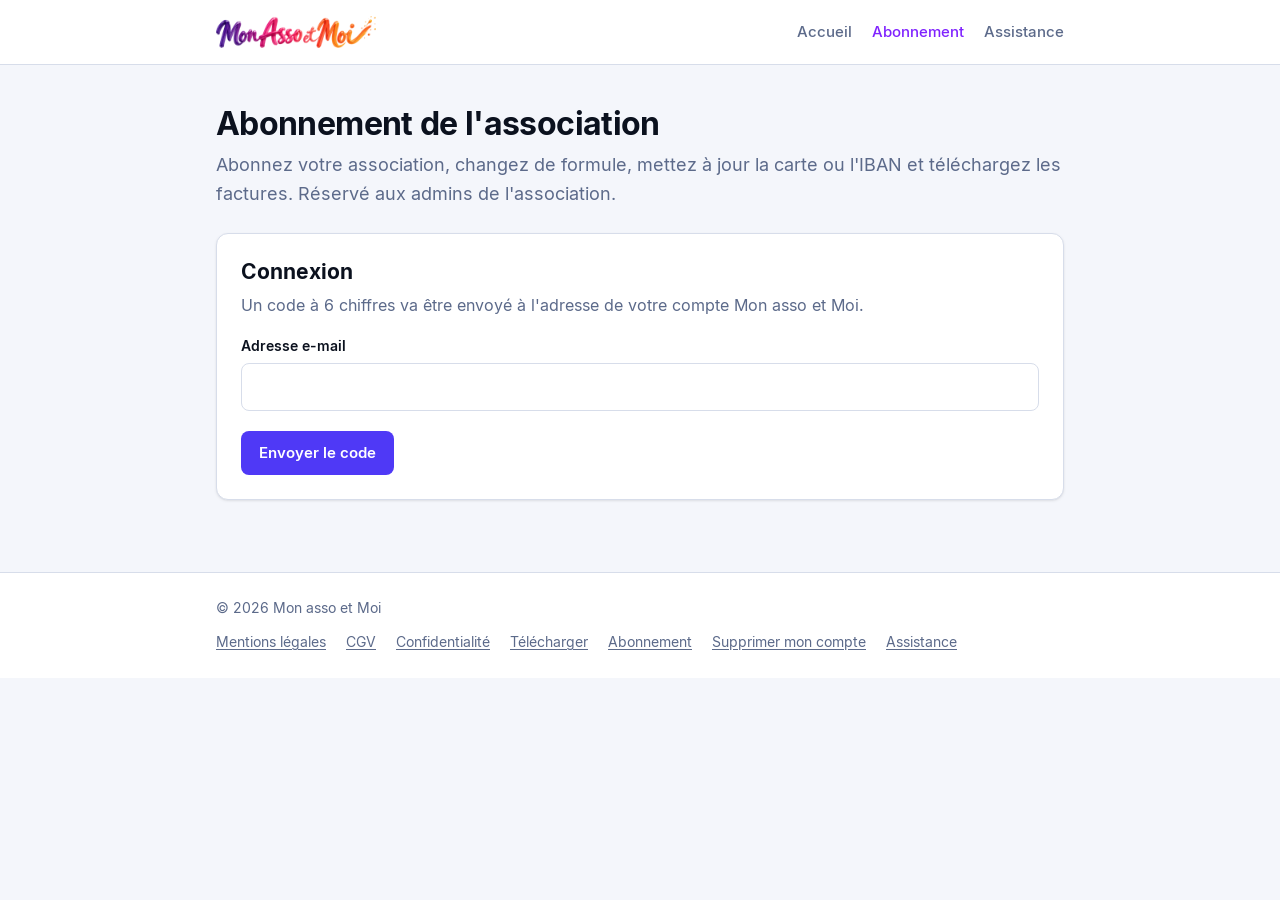
==== abonnement.html @ 7c3ddc49 "Mise à jour du site (2026-11-12)" ====
<!doctype html>
<html lang="fr">
<head>
  <meta charset="utf-8">
  <meta name="viewport" content="width=device-width, initial-scale=1">
  <meta http-equiv="Content-Security-Policy" content="default-src 'self'; connect-src https://ttnndxznffefgezvqdgl.supabase.co; base-uri 'none'; form-action 'none'">
  <meta name="referrer" content="no-referrer">
  <title>Abonnement – Mon asso et Moi</title>
  <meta name="description" content="Abonner votre association à Mon asso et Moi, gérer le paiement et télécharger les factures.">
  <link rel="icon" href="assets/img/favicon.png">
  <link rel="apple-touch-icon" href="assets/img/apple-touch-icon.png">
  <link rel="stylesheet" href="assets/style.css">
</head>
<body>
  <header class="site-header">
    <div class="container">
      <a class="logo" href="https://mon-asso-et-moi.fr/"><picture><source srcset="assets/img/logo-texte-sombre.png" media="(prefers-color-scheme: dark)"><img src="assets/img/logo-texte.png" alt="Mon asso et Moi" width="400" height="80"></picture></a>
      <nav class="site-nav" aria-label="Menu">
        <a href="https://mon-asso-et-moi.fr/">Accueil</a>
        <a href="abonnement.html" aria-current="page">Abonnement</a>
        <a href="assistance.html">Assistance</a>
      </nav>
    </div>
  </header>

  <main>
    <div class="container">
      <h1>Abonnement de l'association</h1>
      <p class="lead">Abonnez votre association, changez de formule, mettez à jour la carte ou l'IBAN et téléchargez les factures. Réservé aux admins de l'association.</p>

      <!-- Retour de la page de paiement de Stripe -->
      <div class="callout callout-success" id="back-ok" role="status" hidden>
        <p><strong>Merci, votre abonnement est enregistré.</strong></p>
        <p>Si vous avez commencé depuis l'app, vous pouvez y retourner : l'abonnement s'y met à jour tout seul.</p>
      </div>
      <div class="callout callout-info" id="back-cancel" role="status" hidden>
        <p>Le paiement a été annulé : rien n'a été prélevé.</p>
      </div>

      <noscript>
        <div class="callout callout-warning"><p>Cette page a besoin de JavaScript. Vous pouvez aussi gérer l'abonnement dans l'app Mon asso et Moi sur Windows ou Mac (Paramètres, onglet « Abonnement »).</p></div>
      </noscript>

      <!-- Étape 1 : adresse e-mail -->
      <form class="card" id="step-email" novalidate>
        <h2>Connexion</h2>
        <p class="muted">Un code à 6 chiffres va être envoyé à l'adresse de votre compte Mon asso et Moi.</p>
        <label for="email">Adresse e-mail</label>
        <input id="email" type="email" autocomplete="email" inputmode="email" required>
        <p class="error" id="email-error" role="alert" hidden></p>
        <button class="btn" type="submit" id="email-submit">Envoyer le code</button>
      </form>

      <!-- Étape 2 : code reçu -->
      <form class="card" id="step-code" novalidate hidden>
        <h2>Le code reçu</h2>
        <p class="muted">Si un compte utilise l'adresse <strong id="code-email"></strong>, un code à 6 chiffres vient de lui être envoyé. Pensez à regarder dans les spams.</p>
        <label for="code">Code à 6 chiffres</label>
        <input id="code" class="code" type="text" inputmode="numeric" autocomplete="one-time-code" maxlength="6" pattern="[0-9]{6}" required>
        <p class="error" id="code-error" role="alert" hidden></p>
        <div class="actions">
          <button class="btn" type="submit" id="code-submit">Se connecter</button>
          <button class="btn btn-ghost" type="button" id="code-back">Changer d'adresse</button>
        </div>
      </form>

      <!-- Chargement -->
      <p class="muted" id="step-loading" role="status" hidden>Chargement…</p>

      <!-- Pas d'association à gérer -->
      <div class="card" id="step-none" hidden>
        <h2>Aucune association à gérer</h2>
        <p class="muted">Seuls les admins d'une association peuvent gérer son abonnement. Demandez à l'admin de votre association, ou créez la vôtre dans l'app.</p>
        <button class="btn btn-ghost" type="button" data-logout>Se déconnecter</button>
      </div>

      <!-- Étape 3 : abonnement de l'association -->
      <div id="step-subscription" hidden>
        <div class="account-bar">
          <span class="muted">Connecté : <strong id="account-email"></strong></span>
          <button class="btn btn-ghost" type="button" data-logout>Se déconnecter</button>
        </div>

        <div id="structure-picker" hidden>
          <label for="structure">Association</label>
          <select id="structure"></select>
        </div>

        <p class="error" id="subscription-error" role="alert" hidden></p>

        <section class="card" id="status-card" aria-live="polite">
          <div class="card-title">
            <h2 id="status-title">Abonnement</h2>
            <span class="state" id="status-badge"></span>
          </div>
          <div class="callout callout-success" id="status-offert" hidden>
            <p>L'association est offerte : aucun abonnement à régler.</p>
          </div>
          <div class="callout callout-warning" id="status-unpaid" hidden>
            <p>Le dernier paiement a échoué. Mettez à jour la carte ou l'IBAN avec « Gérer l'abonnement ».</p>
          </div>
          <div class="callout callout-danger" id="status-readonly" hidden>
            <p>L'association est en lecture seule tant que son abonnement n'est pas réglé : les données restent consultables et exportables.</p>
          </div>
          <dl class="kv" id="status-rows"></dl>

          <!-- Sans abonnement : choix de la formule -->
          <div id="subscribe" hidden>
            <h3>Choisir une formule</h3>
            <div class="choices" role="radiogroup" aria-label="Formule">
              <label class="choice">
                <input type="radio" name="plan" value="mensuel" checked>
                <span><strong>Mensuelle</strong><span class="choice-price" id="price-mensuel"></span></span>
              </label>
              <label class="choice">
                <input type="radio" name="plan" value="annuel">
                <span><strong>Annuelle</strong><span class="choice-price" id="price-annuel"></span></span>
              </label>
            </div>
            <p class="muted small" id="price-detail"></p>
            <div class="callout callout-info" id="trial-kept" hidden><p></p></div>
            <p class="small">Paiement par carte bancaire ou prélèvement SEPA, sur la page sécurisée de Stripe. En vous abonnant, vous acceptez les <a href="cgv.html">conditions générales de vente</a>. TVA non applicable, art. 293 B du CGI.</p>
            <div class="actions">
              <button class="btn btn-gradient" type="button" id="subscribe-submit">S'abonner</button>
              <button class="btn btn-ghost" type="button" data-refresh>Actualiser</button>
            </div>
          </div>

          <!-- Abonné : portail Stripe et changement de formule -->
          <div id="manage" hidden>
            <p class="small">Carte ou IBAN, coordonnées de facturation, factures et résiliation, sur la page sécurisée de Stripe.</p>
            <div class="actions">
              <button class="btn" type="button" id="portal-submit">Gérer l'abonnement</button>
              <button class="btn btn-secondary" type="button" id="switch-submit" hidden></button>
              <button class="btn btn-secondary" type="button" id="switch-cancel" hidden>Garder la formule actuelle</button>
              <button class="btn btn-ghost" type="button" data-refresh>Actualiser</button>
            </div>
          </div>
          <p class="success" id="status-message" role="status" hidden></p>
        </section>

        <section class="card" id="invoices-card" hidden>
          <h2>Factures</h2>
          <p class="muted" id="invoices-empty" hidden>Aucune facture pour l'instant.</p>
          <ul class="invoices" id="invoices"></ul>
        </section>
      </div>
    </div>
  </main>

  <footer class="site-footer">
    <div class="container">
      <span>© 2026 Mon asso et Moi</span>
      <nav aria-label="Liens utiles">
        <a href="mentions-legales.html">Mentions légales</a>
        <a href="cgv.html">CGV</a>
        <a href="confidentialite.html">Confidentialité</a>
        <a href="telecharger.html">Télécharger</a>
        <a href="abonnement.html" aria-current="page">Abonnement</a>
        <a href="suppression-compte.html">Supprimer mon compte</a>
        <a href="assistance.html">Assistance</a>
      </nav>
    </div>
  </footer>

  <script src="assets/js/supabase.js"></script>
  <script src="assets/js/config.js"></script>
  <script src="assets/js/abonnement.js"></script>
</body>
</html>
---- assets/style.css ----
/* Pages de Mon asso et Moi (app.mon-asso-et-moi.fr).
   Couleurs reprises de Réf/CHARTE_GRAPHIQUE.md (clair et sombre). */

@font-face { font-family: Inter; font-weight: 400; font-display: swap; src: url(fonts/Inter-Regular.ttf) format("truetype"); }
@font-face { font-family: Inter; font-weight: 500; font-display: swap; src: url(fonts/Inter-Medium.ttf) format("truetype"); }
@font-face { font-family: Inter; font-weight: 600; font-display: swap; src: url(fonts/Inter-SemiBold.ttf) format("truetype"); }
@font-face { font-family: Inter; font-weight: 700; font-display: swap; src: url(fonts/Inter-Bold.ttf) format("truetype"); }

:root {
  --background: #F4F6FB;
  --card: #FFFFFF;
  --foreground: #0B111E;
  --muted: #E8EBF3;
  --muted-foreground: #5C6A8A;
  --border: #D7DDEA;
  --primary: #4F39F6;
  --primary-foreground: #FFFFFF;
  --primary-soft: #EEF2FF;
  --primary-soft-foreground: #432DD7;
  --brand: #7F22FE;
  --destructive: #E7000B;
  --destructive-button: #E7000B;
  --destructive-soft: #FEF2F2;
  --success: #009966;
  --success-soft: #ECFDF5;
  --warning: #B45309;
  --warning-soft: #FFFBEB;
  --gradient: linear-gradient(90deg, #8200DB, #FF2056);
  --shadow: 0 1px 3px rgb(0 0 0 / 8%), 0 1px 2px -1px rgb(0 0 0 / 8%);
  --radius: 12px;
  color-scheme: light;
}

@media (prefers-color-scheme: dark) {
  :root {
    --background: #090E1A;
    --card: #0E1525;
    --foreground: #F1F4F9;
    --muted: #131D34;
    --muted-foreground: #8591AD;
    --border: #16213C;
    --primary: #5B62F1;
    --primary-soft: #191C4D;
    --primary-soft-foreground: #A1A5F7;
    --brand: #8E51FF;
    --destructive: #F87171;
    --destructive-button: #D92626;
    --destructive-soft: rgb(217 38 38 / 15%);
    --success: #00D492;
    --success-soft: rgb(0 212 146 / 15%);
    --warning: #FFB900;
    --warning-soft: rgb(255 185 0 / 15%);
    --shadow: 0 1px 3px rgb(0 0 0 / 40%);
    color-scheme: dark;
  }
}

* { box-sizing: border-box; }

html { -webkit-text-size-adjust: 100%; }

body {
  margin: 0;
  font-family: Inter, system-ui, -apple-system, "Segoe UI", Roboto, sans-serif;
  font-size: 16px;
  line-height: 1.6;
  color: var(--foreground);
  background: var(--background);
}

a { color: var(--primary); text-underline-offset: 2px; }
a:hover { color: var(--brand); }

img { max-width: 100%; height: auto; }

.container { width: 100%; max-width: 880px; margin: 0 auto; padding: 0 16px; }

/* En-tête */
.site-header { background: var(--card); border-bottom: 1px solid var(--border); }
.site-header .container { display: flex; align-items: center; justify-content: space-between; gap: 16px; min-height: 64px; flex-wrap: wrap; }
.site-header .logo img { display: block; height: 32px; width: auto; }
.site-nav { display: flex; gap: 4px 20px; flex-wrap: wrap; }
.site-nav a { color: var(--muted-foreground); text-decoration: none; font-weight: 500; font-size: 15px; padding: 4px 0; }
.site-nav a:hover, .site-nav a[aria-current="page"] { color: var(--brand); }

/* Contenu */
main { padding: 40px 0 56px; }
h1 { font-size: 32px; line-height: 1.2; margin: 0 0 8px; letter-spacing: -0.02em; }
h2 { font-size: 21px; line-height: 1.3; margin: 36px 0 8px; }
h3 { font-size: 17px; margin: 24px 0 4px; }
p, ul, ol { margin: 0 0 12px; }
li { margin-bottom: 4px; }
.lead { font-size: 18px; color: var(--muted-foreground); margin-bottom: 24px; }
.updated { color: var(--muted-foreground); font-size: 14px; margin-bottom: 24px; }
.muted { color: var(--muted-foreground); }

.card {
  background: var(--card);
  border: 1px solid var(--border);
  border-radius: var(--radius);
  box-shadow: var(--shadow);
  padding: 24px;
  margin: 16px 0;
}
.card h2:first-child, .card h3:first-child { margin-top: 0; }

.grid { display: grid; grid-template-columns: repeat(auto-fit, minmax(240px, 1fr)); gap: 16px; margin: 24px 0; }
.grid .card { margin: 0; }

.callout { border-radius: var(--radius); padding: 14px 16px; margin: 16px 0; border: 1px solid transparent; }
.callout-info { background: var(--primary-soft); color: var(--primary-soft-foreground); }
.callout-danger { background: var(--destructive-soft); color: var(--destructive); border-color: color-mix(in srgb, var(--destructive) 30%, transparent); }
.callout-success { background: var(--success-soft); color: var(--success); }
.callout-warning { background: var(--warning-soft); color: var(--warning); }
.callout p:last-child, .callout ul:last-child { margin-bottom: 0; }

/* Accueil */
.hero { text-align: center; padding: 16px 0 8px; }
.hero img { width: 260px; }
.hero h1 { font-size: 36px; margin-top: 16px; }
.hero .lead { max-width: 620px; margin: 8px auto 24px; }

/* Formulaires */
label { display: block; font-weight: 600; font-size: 14px; margin: 16px 0 6px; }
input, select {
  width: 100%;
  font: inherit;
  color: var(--foreground);
  background: var(--card);
  border: 1px solid var(--border);
  border-radius: 8px;
  padding: 10px 12px;
}
input:focus, select:focus { outline: 2px solid var(--primary); outline-offset: 1px; border-color: var(--primary); }
input.code { letter-spacing: 0.4em; font-size: 22px; text-align: center; max-width: 240px; }
.check { display: flex; align-items: flex-start; gap: 10px; font-weight: 500; font-size: 15px; }
.check input { width: auto; margin-top: 4px; }

.btn {
  display: inline-flex; align-items: center; justify-content: center; gap: 8px;
  font: inherit; font-weight: 600; font-size: 15px;
  border: 0; border-radius: 8px; padding: 10px 18px; margin-top: 20px;
  cursor: pointer; text-decoration: none;
  background: var(--primary); color: var(--primary-foreground);
}
.btn:hover { color: var(--primary-foreground); filter: brightness(1.08); }
.btn:disabled { opacity: 0.55; cursor: not-allowed; filter: none; }
.btn-danger { background: var(--destructive-button); }
.btn-ghost { background: transparent; color: var(--primary); padding-left: 0; padding-right: 0; }
.btn-ghost:hover { color: var(--brand); filter: none; }
.actions { display: flex; gap: 16px; flex-wrap: wrap; align-items: center; }

.error { color: var(--destructive); font-size: 14px; margin-top: 8px; }
[hidden] { display: none !important; }

/* Pied de page */
.site-footer { border-top: 1px solid var(--border); background: var(--card); padding: 24px 0; font-size: 14px; color: var(--muted-foreground); }
.site-footer .container { display: flex; justify-content: space-between; gap: 12px 24px; flex-wrap: wrap; }
.site-footer nav { display: flex; gap: 8px 20px; flex-wrap: wrap; }
.site-footer a { color: var(--muted-foreground); }
.site-footer a:hover { color: var(--brand); }

@media (max-width: 600px) {
  main { padding: 28px 0 40px; }
  h1 { font-size: 26px; }
  .hero h1 { font-size: 28px; }
  .hero img { width: 200px; }
  .card { padding: 18px; }
}

/* ===== Page de présentation (index.html) ===== */
.container-wide { max-width: 1120px; }
.icon { width: 20px; height: 20px; flex: none; }

.site-header.sticky { position: sticky; top: 0; z-index: 10; background: color-mix(in srgb, var(--card) 88%, transparent); backdrop-filter: saturate(1.4) blur(10px); -webkit-backdrop-filter: saturate(1.4) blur(10px); }
.site-nav .nav-cta { color: var(--primary-foreground); background: var(--primary); padding: 6px 14px; border-radius: 8px; }
.site-nav .nav-cta:hover { color: var(--primary-foreground); filter: brightness(1.08); }

.btn-gradient { background: var(--gradient); }
.btn-secondary { background: var(--card); color: var(--foreground); border: 1px solid var(--border); }
.btn-secondary:hover { color: var(--brand); filter: none; border-color: var(--brand); }
.btn-lg { font-size: 16px; padding: 12px 22px; }

.landing main { padding: 0; }
.section { padding: 72px 0; }
.section-alt { background: var(--card); border-top: 1px solid var(--border); border-bottom: 1px solid var(--border); }
.section-head { text-align: center; max-width: 680px; margin: 0 auto 40px; }
.section-head h2 { font-size: 32px; letter-spacing: -0.02em; margin: 8px 0 12px; }
.section-head p { color: var(--muted-foreground); font-size: 17px; margin: 0; }
.eyebrow { display: inline-block; font-size: 13px; font-weight: 600; letter-spacing: 0.06em; text-transform: uppercase; color: var(--brand); }

/* Bandeau d'accueil : halos de l'écran de connexion de l'app (heroGlows). */
.landing-hero { position: relative; overflow: hidden; padding: 72px 0 80px; }
.landing-hero::before, .landing-hero::after, .landing-hero .glow {
  content: ""; position: absolute; border-radius: 50%; filter: blur(80px); pointer-events: none; z-index: 0;
}
.landing-hero::before { width: 420px; height: 420px; background: rgb(249 115 22 / 20%); top: -120px; right: -80px; }
.landing-hero::after { width: 380px; height: 380px; background: rgb(244 63 94 / 20%); bottom: -160px; left: 30%; }
.landing-hero .glow { width: 460px; height: 460px; background: rgb(167 139 250 / 15%); top: -80px; left: -140px; }
.landing-hero .container { position: relative; z-index: 1; display: grid; grid-template-columns: 1.15fr 0.85fr; gap: 48px; align-items: center; }
.landing-hero h1 { font-size: 52px; line-height: 1.08; letter-spacing: -0.03em; margin: 12px 0 20px; }
.gradient-text { background: var(--gradient); -webkit-background-clip: text; background-clip: text; color: transparent; }
.landing-hero .lead { font-size: 19px; margin-bottom: 8px; max-width: 560px; }
.landing-hero .actions .btn { margin-top: 24px; }
.hero-points { list-style: none; padding: 0; margin: 28px 0 0; display: flex; flex-wrap: wrap; gap: 8px 20px; color: var(--muted-foreground); font-size: 14px; }
.hero-points li { display: flex; align-items: center; gap: 6px; margin: 0; }
.hero-points .icon { width: 16px; height: 16px; color: var(--success); }
.hero-visual { text-align: center; }
.hero-visual img { width: 100%; max-width: 420px; filter: drop-shadow(0 20px 40px rgb(127 34 254 / 18%)); }

/* Tuiles de fonctionnalités : teintes des cartes de l'accueil de l'app. */
.features { display: grid; grid-template-columns: repeat(3, 1fr); gap: 16px; }
.feature { background: var(--card); border: 1px solid var(--border); border-radius: var(--radius); padding: 22px; box-shadow: var(--shadow); }
.section-alt .feature { background: var(--background); box-shadow: none; }
.feature h3 { margin: 14px 0 6px; font-size: 17px; }
.feature p { margin: 0; color: var(--muted-foreground); font-size: 15px; }
.tile { display: inline-flex; align-items: center; justify-content: center; width: 44px; height: 44px; border-radius: 10px; color: var(--tint); background: color-mix(in srgb, var(--tint) 8%, transparent); }
.tile .icon { width: 22px; height: 22px; }
.t-indigo { --tint: #615FFF; } .t-violet { --tint: #8E51FF; } .t-sky { --tint: #00A6F4; } .t-amber { --tint: #FE9A00; }
.t-green { --tint: #00C950; } .t-pink { --tint: #F6339A; } .t-red { --tint: #FB2C36; }
@media (prefers-color-scheme: dark) {
  .tile { background: color-mix(in srgb, var(--tint) 16%, transparent); }
}

/* Étapes */
.steps { display: grid; grid-template-columns: repeat(3, 1fr); gap: 16px; counter-reset: step; }
.step { position: relative; padding: 24px; border-radius: var(--radius); background: var(--card); border: 1px solid var(--border); box-shadow: var(--shadow); }
.step::before { counter-increment: step; content: counter(step); display: inline-flex; align-items: center; justify-content: center; width: 32px; height: 32px; border-radius: 50%; background: var(--gradient); color: #fff; font-weight: 700; }
.step h3 { margin: 14px 0 6px; }
.step p { margin: 0; color: var(--muted-foreground); font-size: 15px; }

/* Confiance */
.trust { display: grid; grid-template-columns: repeat(3, 1fr); gap: 24px; }
.trust div { display: flex; gap: 14px; align-items: flex-start; }
.trust h3 { margin: 0 0 4px; font-size: 16px; }
.trust p { margin: 0; color: var(--muted-foreground); font-size: 15px; }

/* Tarifs */
.pricing { display: grid; grid-template-columns: repeat(auto-fit, minmax(260px, 1fr)); gap: 16px; align-items: stretch; }
.plan { display: flex; flex-direction: column; background: var(--card); border: 1px solid var(--border); border-radius: var(--radius); padding: 28px; box-shadow: var(--shadow); }
.plan.featured { border: 2px solid var(--brand); }
.plan .badge { align-self: flex-start; font-size: 12px; font-weight: 600; color: var(--primary-soft-foreground); background: var(--primary-soft); border-radius: 999px; padding: 2px 10px; margin-bottom: 10px; }
.plan h3 { margin: 0; font-size: 19px; }
.plan .price { font-size: 38px; font-weight: 700; letter-spacing: -0.02em; margin: 10px 0 0; }
.plan .price small { font-size: 15px; font-weight: 500; color: var(--muted-foreground); }
.plan ul { list-style: none; padding: 0; margin: 18px 0 0; flex: 1; }
.plan li { display: flex; gap: 8px; align-items: flex-start; font-size: 15px; }
.plan li .icon { width: 18px; height: 18px; margin-top: 3px; color: var(--success); }

/* Téléchargement */
.downloads { display: grid; grid-template-columns: repeat(4, 1fr); gap: 16px; }
.download { display: flex; flex-direction: column; align-items: flex-start; gap: 4px; background: var(--card); border: 1px solid var(--border); border-radius: var(--radius); padding: 22px; box-shadow: var(--shadow); }
.download h3 { margin: 12px 0 0; font-size: 17px; }
.download p { margin: 0; color: var(--muted-foreground); font-size: 14px; }
.download .btn-wrap { margin-top: auto; width: 100%; }
.download .btn-wrap .btn { width: 100%; margin-top: 16px; }

.cta-band { text-align: center; padding: 56px 24px; border-radius: 20px; background: var(--gradient); color: #fff; }
.cta-band h2 { margin: 0 0 8px; font-size: 30px; }
.cta-band p { margin: 0 auto; max-width: 560px; opacity: 0.92; }
.cta-band .btn { background: #fff; color: #5B0FB8; margin-top: 24px; }
.cta-band .btn:hover { color: #5B0FB8; filter: brightness(0.96); }

@media (max-width: 960px) {
  .landing-hero .container { grid-template-columns: 1fr; text-align: center; }
  .landing-hero .lead { margin-left: auto; margin-right: auto; }
  .landing-hero .actions, .hero-points { justify-content: center; }
  .hero-visual img { max-width: 280px; }
  .features, .steps, .trust { grid-template-columns: repeat(2, 1fr); }
  .downloads { grid-template-columns: repeat(2, 1fr); }
}
@media (max-width: 640px) {
  .site-nav .hide-sm { display: none; }
  .landing-hero { padding: 48px 0 56px; }
  .landing-hero h1 { font-size: 36px; }
  .section { padding: 52px 0; }
  .section-head h2 { font-size: 26px; }
  .features, .steps, .trust, .downloads { grid-template-columns: 1fr; }
  .cta-band { padding: 40px 20px; }
  .cta-band h2 { font-size: 24px; }
}
.btn[aria-disabled="true"] { opacity: 0.6; cursor: default; pointer-events: none; }
.plan .btn { margin-top: 24px; }
.pricing-extra { margin-top: 16px; }
.pricing-extra h3 { margin: 0 0 4px; }
.price-table { width: 100%; border-collapse: collapse; margin-top: 12px; font-size: 15px; }
.price-table th, .price-table td { text-align: left; padding: 10px 12px; border-bottom: 1px solid var(--border); }
.price-table th { font-size: 13px; color: var(--muted-foreground); font-weight: 600; }
.price-table tbody tr:last-child td { border-bottom: 0; }
.vat-note { text-align: center; color: var(--muted-foreground); font-size: 13px; margin-top: 16px; }
@media (max-width: 640px) { .price-table th, .price-table td { padding: 8px 6px; } }

/* ===== Page Abonnement (abonnement.html) ===== */
.small { font-size: 14px; }
.success { color: var(--success); font-size: 14px; margin-top: 12px; }
.account-bar { display: flex; justify-content: space-between; align-items: center; gap: 8px 16px; flex-wrap: wrap; }
.account-bar .btn { margin-top: 0; }
.card-title { display: flex; justify-content: space-between; align-items: center; gap: 12px; flex-wrap: wrap; margin-bottom: 12px; }
.card-title h2 { margin: 0; }
.state { display: inline-block; font-size: 13px; font-weight: 600; line-height: 1; padding: 6px 10px; border-radius: 999px; white-space: nowrap; }
.state-success { background: var(--success-soft); color: var(--success); }
.state-info { background: var(--primary-soft); color: var(--primary-soft-foreground); }
.state-warning { background: var(--warning-soft); color: var(--warning); }
.state-danger { background: var(--destructive-soft); color: var(--destructive); }
.state-muted { background: var(--muted); color: var(--muted-foreground); }
.kv { display: grid; grid-template-columns: minmax(140px, auto) 1fr; gap: 8px 24px; margin: 16px 0 0; }
.kv dt { color: var(--muted-foreground); font-size: 15px; }
.kv dd { margin: 0; font-weight: 500; }
.kv dd.danger { color: var(--destructive); }
#subscribe, #manage { border-top: 1px solid var(--border); margin-top: 20px; padding-top: 4px; }
.choices { display: grid; grid-template-columns: repeat(auto-fit, minmax(200px, 1fr)); gap: 12px; margin: 12px 0 8px; }
.choice { display: flex; align-items: flex-start; gap: 10px; margin: 0; padding: 14px 16px; border: 1px solid var(--border); border-radius: 10px; cursor: pointer; font-weight: 400; font-size: 15px; }
.choice:has(input:checked) { border-color: var(--primary); background: var(--primary-soft); }
.choice input { width: auto; margin-top: 4px; accent-color: var(--primary); }
.choice strong { display: block; }
.choice-price { display: block; color: var(--muted-foreground); }
.invoices { list-style: none; padding: 0; margin: 8px 0 0; }
.invoices li { display: flex; justify-content: space-between; align-items: center; gap: 8px 16px; flex-wrap: wrap; padding: 12px 0; border-bottom: 1px solid var(--border); margin: 0; }
.invoices li:last-child { border-bottom: 0; }
.invoice-links { display: flex; align-items: center; gap: 16px; }
@media (max-width: 600px) { .kv { grid-template-columns: 1fr; gap: 2px; } .kv dd { margin-bottom: 8px; } }
.after-downloads { margin-top: 24px; }
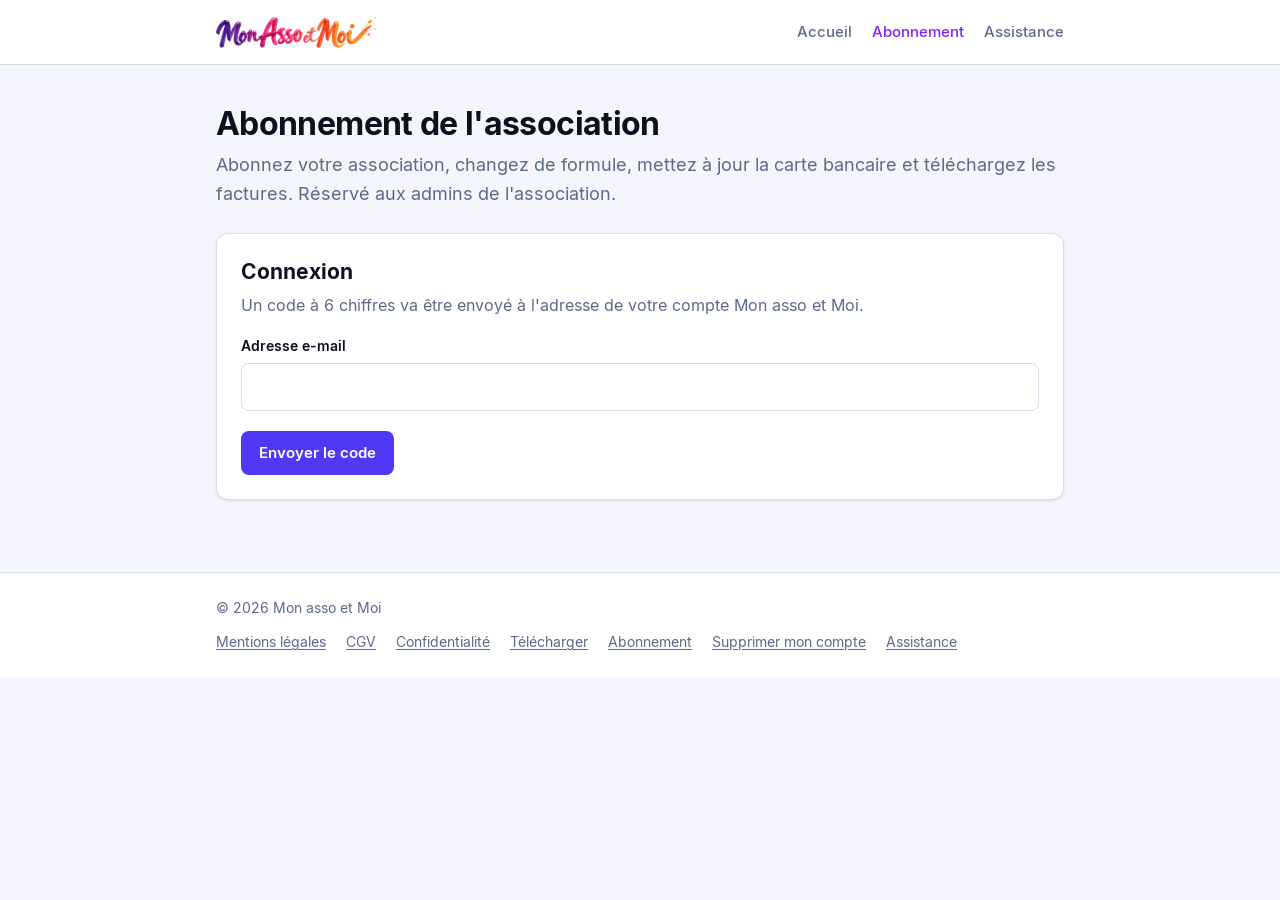
==== commit 98cd457f: "Mise à jour du site (2026-11-12)" ====
--- a/abonnement.html
+++ b/abonnement.html
@@ -26,7 +26,7 @@
   <main>
     <div class="container">
       <h1>Abonnement de l'association</h1>
-      <p class="lead">Abonnez votre association, changez de formule, mettez à jour la carte ou l'IBAN et téléchargez les factures. Réservé aux admins de l'association.</p>
+      <p class="lead">Abonnez votre association, changez de formule, mettez à jour la carte bancaire et téléchargez les factures. Réservé aux admins de l'association.</p>
 
       <!-- Retour de la page de paiement de Stripe -->
       <div class="callout callout-success" id="back-ok" role="status" hidden>
@@ -97,7 +97,7 @@
             <p>L'association est offerte : aucun abonnement à régler.</p>
           </div>
           <div class="callout callout-warning" id="status-unpaid" hidden>
-            <p>Le dernier paiement a échoué. Mettez à jour la carte ou l'IBAN avec « Gérer l'abonnement ».</p>
+            <p>Le dernier paiement a échoué. Mettez à jour la carte bancaire avec « Gérer l'abonnement ».</p>
           </div>
           <div class="callout callout-danger" id="status-readonly" hidden>
             <p>L'association est en lecture seule tant que son abonnement n'est pas réglé : les données restent consultables et exportables.</p>
@@ -119,7 +119,7 @@
             </div>
             <p class="muted small" id="price-detail"></p>
             <div class="callout callout-info" id="trial-kept" hidden><p></p></div>
-            <p class="small">Paiement par carte bancaire ou prélèvement SEPA, sur la page sécurisée de Stripe. En vous abonnant, vous acceptez les <a href="cgv.html">conditions générales de vente</a>. TVA non applicable, art. 293 B du CGI.</p>
+            <p class="small">Paiement par carte bancaire (Apple Pay et Google Pay compris), sur la page sécurisée de Stripe. En vous abonnant, vous acceptez les <a href="cgv.html">conditions générales de vente</a>. TVA non applicable, art. 293 B du CGI.</p>
             <div class="actions">
               <button class="btn btn-gradient" type="button" id="subscribe-submit">S'abonner</button>
               <button class="btn btn-ghost" type="button" data-refresh>Actualiser</button>
@@ -128,7 +128,7 @@
 
           <!-- Abonné : portail Stripe et changement de formule -->
           <div id="manage" hidden>
-            <p class="small">Carte ou IBAN, coordonnées de facturation, factures et résiliation, sur la page sécurisée de Stripe.</p>
+            <p class="small">Carte bancaire, coordonnées de facturation, factures et résiliation, sur la page sécurisée de Stripe.</p>
             <div class="actions">
               <button class="btn" type="button" id="portal-submit">Gérer l'abonnement</button>
               <button class="btn btn-secondary" type="button" id="switch-submit" hidden></button>
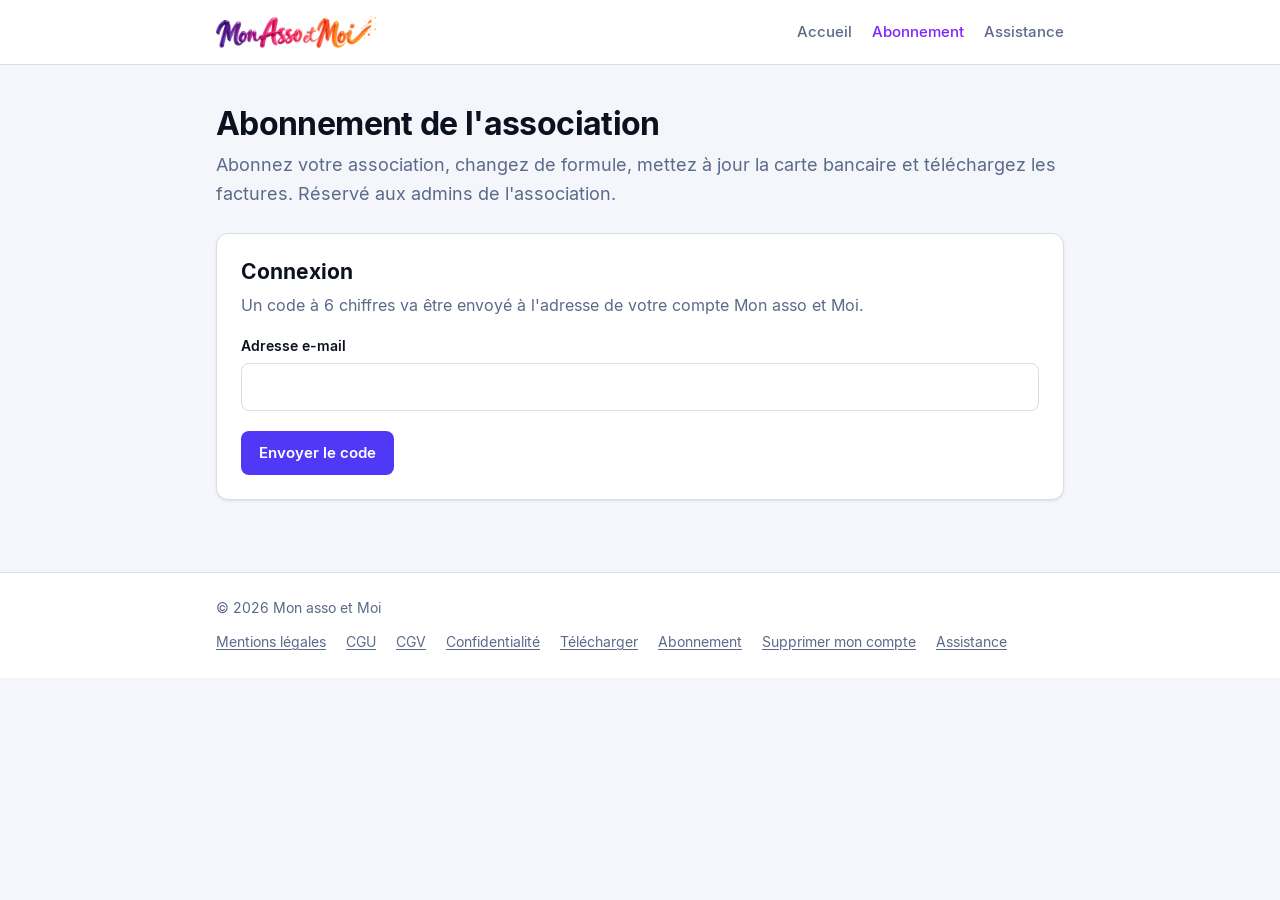
==== commit 32010849: "Mise à jour du site (2026-11-14)" ====
--- a/abonnement.html
+++ b/abonnement.html
@@ -153,6 +153,7 @@
       <span>© 2026 Mon asso et Moi</span>
       <nav aria-label="Liens utiles">
         <a href="mentions-legales.html">Mentions légales</a>
+        <a href="cgu.html">CGU</a>
         <a href="cgv.html">CGV</a>
         <a href="confidentialite.html">Confidentialité</a>
         <a href="telecharger.html">Télécharger</a>
